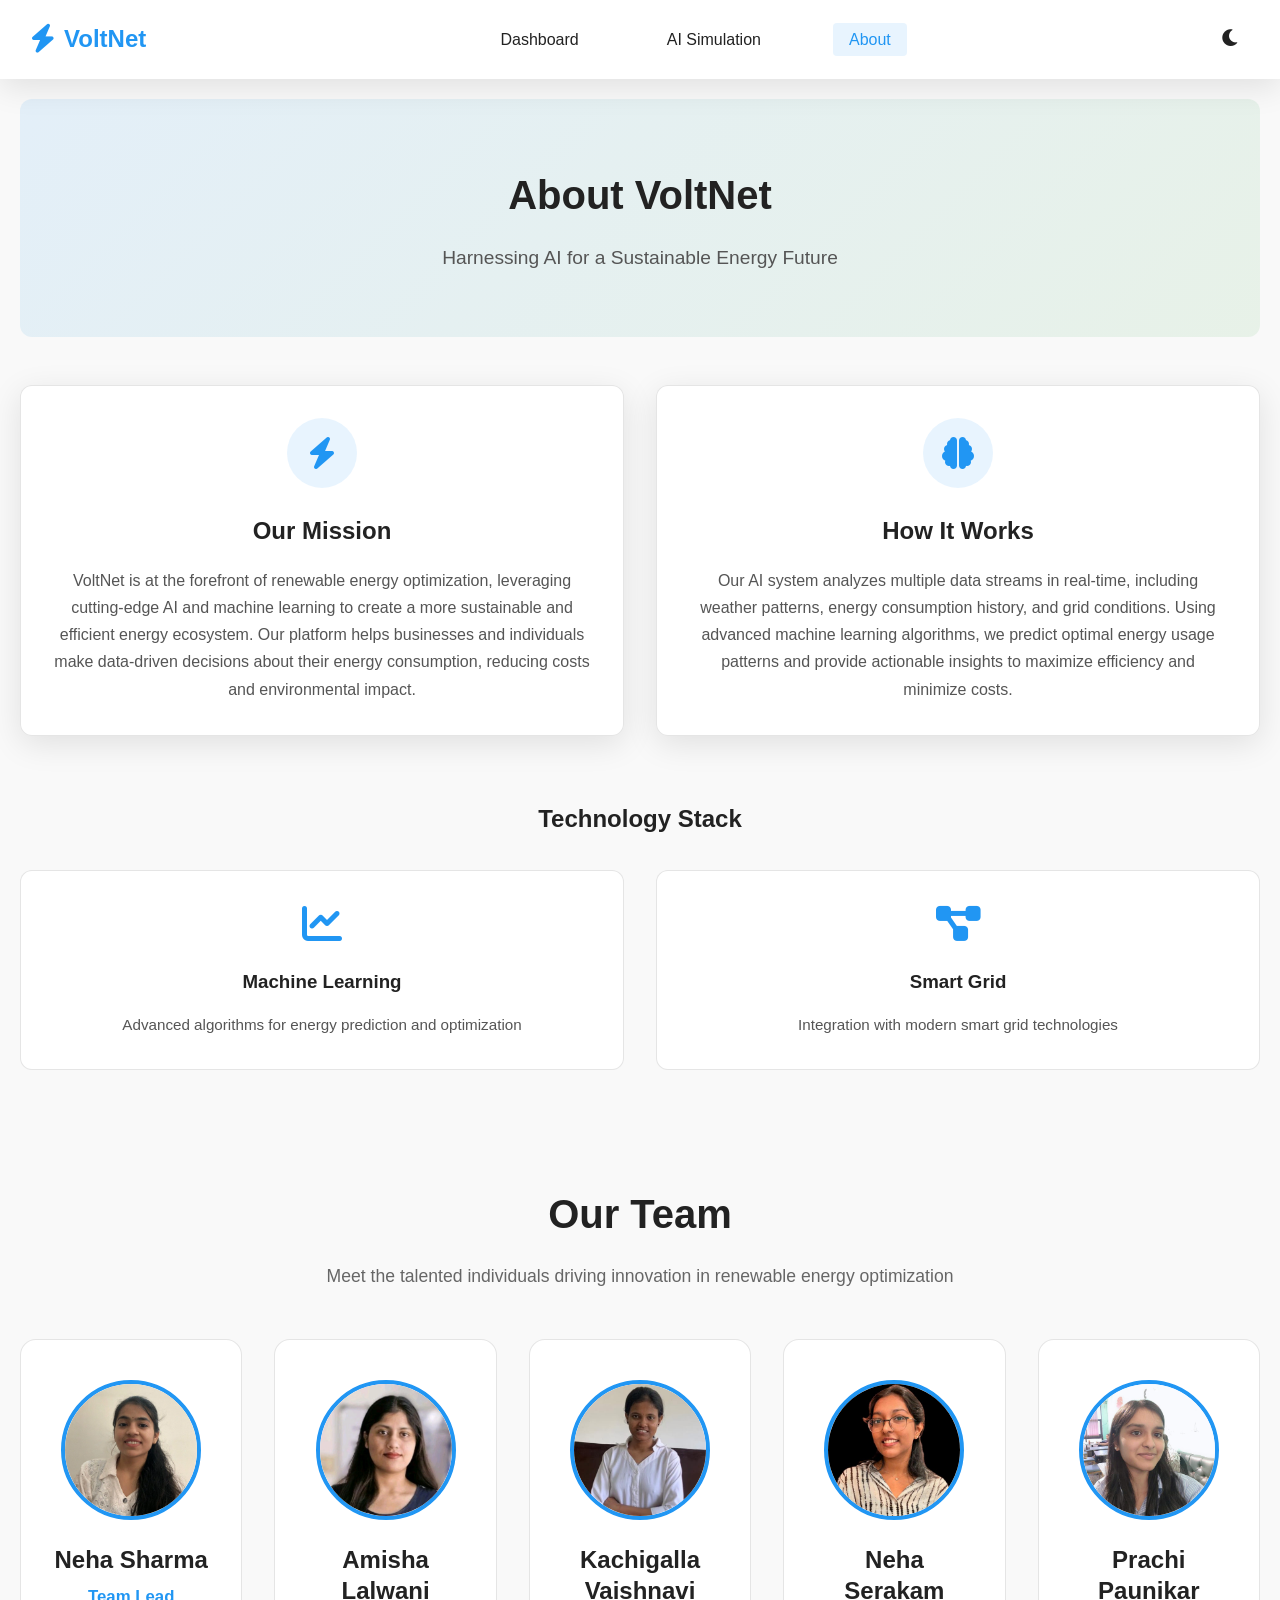
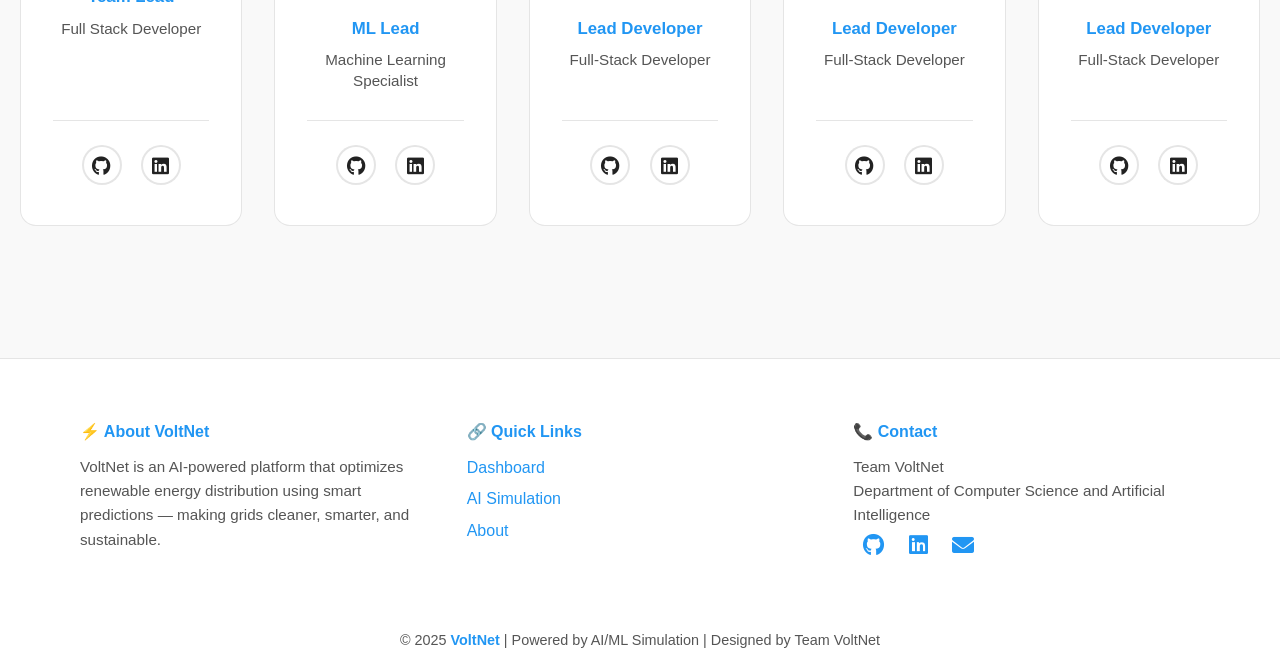
==== frontend/about.html @ c7fea30f "Rearranged project structure" ====
<!DOCTYPE html>
<html lang="en">
<head>
    <meta charset="UTF-8">
    <meta name="viewport" content="width=device-width, initial-scale=1.0">
    <title>VoltNet - About</title>
    <link rel="stylesheet" href="style.css">
    <link rel="stylesheet" href="https://cdnjs.cloudflare.com/ajax/libs/font-awesome/6.0.0-beta3/css/all.min.css">
</head>
<body>
    
    <nav class="navbar">
        <div class="logo">
            <i class="fas fa-bolt"></i>
            <span>VoltNet</span>
        </div>
        <ul class="nav-links">
            <li><a href="index.html">Dashboard</a></li>
            <li><a href="ai.html">AI Simulation</a></li>
            <li><a href="about.html" class="active">About</a></li>
        </ul>
        <div class="theme-toggle" id="themeToggle">
            <i class="fas fa-moon"></i>
        </div>
    </nav>

    <main class="container">
        <section class="about-hero">
            <h1>About VoltNet</h1>
            <p class="tagline">Harnessing AI for a Sustainable Energy Future</p>
        </section>

        <section class="about-section">
            <div class="about-card">
                <div class="about-icon">
                    <i class="fas fa-bolt"></i>
                </div>
                <h2>Our Mission</h2>
                <p>VoltNet is at the forefront of renewable energy optimization, leveraging cutting-edge AI and machine learning to create a more sustainable and efficient energy ecosystem. Our platform helps businesses and individuals make data-driven decisions about their energy consumption, reducing costs and environmental impact.</p>
            </div>

            <div class="about-card">
                <div class="about-icon">
                    <i class="fas fa-brain"></i>
                </div>
                <h2>How It Works</h2>
                <p>Our AI system analyzes multiple data streams in real-time, including weather patterns, energy consumption history, and grid conditions. Using advanced machine learning algorithms, we predict optimal energy usage patterns and provide actionable insights to maximize efficiency and minimize costs.</p>
            </div>
        </section>

        <section class="tech-section">
            <h2>Technology Stack</h2>
            <div class="tech-grid">
                <div class="tech-item">
                    <i class="fas fa-chart-line"></i>
                    <h3>Machine Learning</h3>
                    <p>Advanced algorithms for energy prediction and optimization</p>
                </div>
                <div class="tech-item">
                    <i class="fas fa-project-diagram"></i>
                    <h3>Smart Grid</h3>
                    <p>Integration with modern smart grid technologies</p>
                </div>
            </div>
        </section>

        
        <section class="team-section">
            <h2>Our Team</h2>
            <p style="text-align: center; color: #666; margin-bottom: 3rem; font-size: 1.1rem;">
                Meet the talented individuals driving innovation in renewable energy optimization
            </p>
            <div class="team-grid">
                <div class="team-member">
                    <div class="member-avatar">
                        <img src="static/neha_sharma.png" alt="Neha Sharma" onerror="this.style.display='none'; this.nextElementSibling.style.display='flex';">
                        <div style="display: none; width: 100%; height: 100%; align-items: center; justify-content: center; background: linear-gradient(135deg, #667eea 0%, #764ba2 100%); border-radius: 50%;">
                            <i class="fas fa-user" style="font-size: 3rem; color: white;"></i>
                        </div>
                    </div>
                    <h3>Neha Sharma</h3>
                    <p class="member-role">Team Lead</p>
                    <p class="member-title">Full Stack Developer</p>
                    <div class="member-social">
                        <a href="https://github.com/neha-sharma" target="_blank" rel="noopener noreferrer" title="GitHub">
                            <i class="fab fa-github"></i>
                        </a>
                        <a href="https://linkedin.com/in/neha-sharma" target="_blank" rel="noopener noreferrer" title="LinkedIn">
                            <i class="fab fa-linkedin"></i>
                        </a>
                    </div>
                </div>
                <div class="team-member">
                    <div class="member-avatar">
                        <img src="static/Amisha_Lalwani.png" alt="Amisha Lalwani" onerror="this.style.display='none'; this.nextElementSibling.style.display='flex';">
                        <div style="display: none; width: 100%; height: 100%; align-items: center; justify-content: center; background: linear-gradient(135deg, #f093fb 0%, #f5576c 100%); border-radius: 50%;">
                            <i class="fas fa-user" style="font-size: 3rem; color: white;"></i>
                        </div>
                    </div>
                    <h3>Amisha Lalwani</h3>
                    <p class="member-role">ML Lead</p>
                    <p class="member-title">Machine Learning Specialist</p>
                    <div class="member-social">
                        <a href="https://github.com/amisha-lalwani" target="_blank" rel="noopener noreferrer" title="GitHub">
                            <i class="fab fa-github"></i>
                        </a>
                        <a href="https://linkedin.com/in/amisha-lalwani" target="_blank" rel="noopener noreferrer" title="LinkedIn">
                            <i class="fab fa-linkedin"></i>
                        </a>
                    </div>
                </div>
                <div class="team-member">
                    <div class="member-avatar">
                        <img src="static/Kachigalla Vaishnavi.jpg" alt="Kachigalla Vaishnavi" onerror="this.style.display='none'; this.nextElementSibling.style.display='flex';">
                        <div style="display: none; width: 100%; height: 100%; align-items: center; justify-content: center; background: linear-gradient(135deg, #4facfe 0%, #00f2fe 100%); border-radius: 50%;">
                            <i class="fas fa-user" style="font-size: 3rem; color: white;"></i>
                        </div>
                    </div>
                    <h3>Kachigalla Vaishnavi</h3>
                    <p class="member-role">Lead Developer</p>
                    <p class="member-title">Full-Stack Developer</p>
                    <div class="member-social">
                        <a href="https://github.com/vaishnavi-k" target="_blank" rel="noopener noreferrer" title="GitHub">
                            <i class="fab fa-github"></i>
                        </a>
                        <a href="https://linkedin.com/in/vaishnavi-k" target="_blank" rel="noopener noreferrer" title="LinkedIn">
                            <i class="fab fa-linkedin"></i>
                        </a>
                    </div>
                </div>
                <div class="team-member">
                    <div class="member-avatar">
                        <img src="static/Neha Serakam.jpeg" alt="Neha Serakam" onerror="this.style.display='none'; this.nextElementSibling.style.display='flex';">
                        <div style="display: none; width: 100%; height: 100%; align-items: center; justify-content: center; background: linear-gradient(135deg, #fa709a 0%, #fee140 100%); border-radius: 50%;">
                            <i class="fas fa-user" style="font-size: 3rem; color: white;"></i>
                        </div>
                    </div>
                    <h3>Neha Serakam</h3>
                    <p class="member-role">Lead Developer</p>
                    <p class="member-title">Full-Stack Developer</p>
                    <div class="member-social">
                        <a href="https://github.com/neha-serakam" target="_blank" rel="noopener noreferrer" title="GitHub">
                            <i class="fab fa-github"></i>
                        </a>
                        <a href="https://linkedin.com/in/neha-serakam" target="_blank" rel="noopener noreferrer" title="LinkedIn">
                            <i class="fab fa-linkedin"></i>
                        </a>
                    </div>
                </div>
                <div class="team-member">
                    <div class="member-avatar">
                        <img src="static/Prachi_Paunikar.jpg" alt="Prachi Paunikar" onerror="this.style.display='none'; this.nextElementSibling.style.display='flex';">
                        <div style="display: none; width: 100%; height: 100%; align-items: center; justify-content: center; background: linear-gradient(135deg, #30cfd0 0%, #330867 100%); border-radius: 50%;">
                            <i class="fas fa-user" style="font-size: 3rem; color: white;"></i>
                        </div>
                    </div>
                    <h3>Prachi Paunikar</h3>
                    <p class="member-role">Lead Developer</p>
                    <p class="member-title">Full-Stack Developer</p>
                    <div class="member-social">
                        <a href="https://github.com/prachi-paunikar" target="_blank" rel="noopener noreferrer" title="GitHub">
                            <i class="fab fa-github"></i>
                        </a>
                        <a href="https://linkedin.com/in/prachi-paunikar" target="_blank" rel="noopener noreferrer" title="LinkedIn">
                            <i class="fab fa-linkedin"></i>
                        </a>
                    </div>
                </div>
            </div>
        </section>
    </main>


    <footer class="volt-footer">
  <div class="footer-container">
    
    <div class="footer-section about">
      <h4>⚡ About VoltNet</h4>
      <p>
        VoltNet is an AI-powered platform that optimizes renewable energy 
        distribution using smart predictions — making grids cleaner, smarter, and sustainable.
      </p>
    </div>

    <div class="footer-section links">
      <h4>🔗 Quick Links</h4>
      <ul>
        <li><a href="index.html">Dashboard</a></li>
        <li><a href="ai.html">AI Simulation</a></li>
        <li><a href="about.html">About</a></li>
      </ul>
    </div>

    <div class="footer-section contact">
      <h4>📞 Contact</h4>
      <p>Team VoltNet</p>
      <p>Department of Computer Science and Artificial Intelligence</p>
      <div class="social-icons">
        <a href="#"><i class="fab fa-github"></i></a>
        <a href="#"><i class="fab fa-linkedin"></i></a>
        <a href="#"><i class="fas fa-envelope"></i></a>
      </div>
    </div>

  </div>

  <div class="footer-bottom">
    <p>© 2025 <span class="brand">VoltNet</span> | Powered by AI/ML Simulation | Designed by Team VoltNet</p>
  </div>
</footer>

    <script src="script.js"></script>
</body>
</html>
---- frontend/style.css ----
/* Global Styles */
:root {
    --primary: #2196F3;
    --primary-dark: #1976D2;
    --secondary: #4CAF50;
    --secondary-dark: #388E3C;
    --background: #f5f7fa;
    --card-bg: rgba(255, 255, 255, 0.8);
    --text: #333;
    --text-light: #666;
    --border: rgba(0, 0, 0, 0.1);
    --shadow: 0 8px 32px rgba(31, 38, 135, 0.1);
    --transition: all 0.3s ease;
}

/* Dark Theme */
[data-theme="dark"] {
    --background: #121212;
    --card-bg: rgba(30, 30, 30, 0.8);
    --text: #f5f5f5;
    --text-light: #b0b0b0;
    --border: rgba(255, 255, 255, 0.1);
    --shadow: 0 8px 32px rgba(0, 0, 0, 0.3);
}

* {
    margin: 0;
    padding: 0;
    box-sizing: border-box;
}

html {
    overflow-x: hidden;
    width: 100%;
    position: relative;
}

body {
    font-family: 'Segoe UI', Tahoma, Geneva, Verdana, sans-serif;
    background-color: var(--background);
    color: var(--text);
    line-height: 1.6;
    transition: var(--transition);
    overflow-x: hidden;
    width: 100%;
    position: relative;
    margin: 0;
    padding: 0;
}

.container {
    /* max-width: 1200px; */
    margin: 0 auto;
    padding: 20px;
    width: 100%;
    position: relative;
    box-sizing: border-box;
    overflow-x: hidden;
}

main {
    width: 100%;
    position: relative;
    overflow-x: hidden;
    box-sizing: border-box;
}
nav ul {
    display: flex;
    list-style: none;
    gap: 1.5rem;
}

nav ul li a {
    color: var(--text);
    text-decoration: none;
    font-weight: 500;
    padding: 0.5rem 1rem;
    border-radius: 50px;
    transition: all 0.3s ease;
}

nav ul li a:hover {
    color: var(--primary);
    text-shadow: var(--shadow);
}

.btn-outline {
    background: transparent;
    color: var(--primary);
    border: 2px solid var(--primary);
}

.btn-outline:hover {
    background: var(--primary);
    color: var(--text);
}
/* Navbar */
.navbar {
    display: flex;
    justify-content: space-between;
    align-items: center;
    padding: 1rem 2rem;
    background: var(--card-bg);
    backdrop-filter: blur(10px);
    -webkit-backdrop-filter: blur(10px);
    box-shadow: var(--shadow);
    position: sticky;
    top: 0;
    z-index: 1000;
    width: 100%;
    margin: 0;
    box-sizing: border-box;
}

.logo {
    display: flex;
    align-items: center;
    font-size: 1.5rem;
    font-weight: 700;
    color: var(--primary);
}

.logo i {
    margin-right: 10px;
    font-size: 1.8rem;
}

.nav-links {
    display: flex;
    list-style: none;
}

.nav-links li {
    margin-left: 2rem;
}

.nav-links a {
    text-decoration: none;
    color: var(--text);
    font-weight: 500;
    padding: 0.5rem 1rem;
    border-radius: 4px;
    transition: var(--transition);
}

.nav-links a:hover, .nav-links a.active {
    color: var(--primary);
    background: rgba(33, 150, 243, 0.1);
}

.theme-toggle {
    background: none;
    border: none;
    color: var(--text);
    font-size: 1.2rem;
    cursor: pointer;
    padding: 0.5rem;
    border-radius: 50%;
    transition: var(--transition);
}

.theme-toggle:hover {
    background: rgba(0, 0, 0, 0.05);
}

/* Cards */
.card {
    background: var(--card-bg);
    border-radius: 12px;
    padding: 1.5rem;
    box-shadow: var(--shadow);
    backdrop-filter: blur(10px);
    -webkit-backdrop-filter: blur(10px);
    border: 1px solid var(--border);
    margin-bottom: 2rem;
}

/* Stats Grid */
.stats-grid {
    display: grid;
    grid-template-columns: repeat(auto-fit, minmax(220px, 1fr));
    gap: 1.5rem;
    margin: 2rem 0;
}

.stat-card {
    background: var(--card-bg);
    border-radius: 12px;
    padding: 1.5rem;
    display: flex;
    align-items: center;
    box-shadow: var(--shadow);
    transition: var(--transition);
    border: 1px solid var(--border);
}

.stat-card:hover {
    transform: translateY(-5px);
    box-shadow: 0 10px 20px rgba(0, 0, 0, 0.1);
}

.stat-icon {
    width: 50px;
    height: 50px;
    border-radius: 50%;
    background: rgba(33, 150, 243, 0.1);
    display: flex;
    align-items: center;
    justify-content: center;
    margin-right: 1rem;
    font-size: 1.5rem;
    color: var(--primary);
}

.stat-icon.green {
    background: rgba(76, 175, 80, 0.1);
    color: var(--secondary);
}

.stat-icon.blue {
    background: rgba(33, 150, 243, 0.1);
    color: var(--primary);
}

.stat-icon.teal {
    background: rgba(0, 150, 136, 0.1);
    color: #009688;
}

.stat-info h3 {
    font-size: 0.9rem;
    color: var(--text-light);
    margin-bottom: 0.3rem;
}

.stat-value {
    font-size: 1.5rem;
    font-weight: 700;
    color: var(--text);
}

.stat-value span {
    font-size: 1rem;
    color: var(--text-light);
    margin-left: 0.2rem;
}

/* Chart Container */
.chart-container {
    background: var(--card-bg);
    border-radius: 12px;
    padding: 1.5rem;
    margin: 2rem 0;
    box-shadow: var(--shadow);
    border: 1px solid var(--border);
}

.chart-container h2 {
    margin-bottom: 1.5rem;
    color: var(--text);
}

/* Energy Sources */
.energy-sources {
    background: var(--card-bg);
    border-radius: 12px;
    padding: 1.5rem;
    box-shadow: var(--shadow);
    border: 1px solid var(--border);
}

.energy-sources h2 {
    margin-bottom: 1.5rem;
    color: var(--text);
}

.sources-grid {
    display: grid;
    grid-template-columns: repeat(auto-fit, minmax(200px, 1fr));
    gap: 1.5rem;
}

.source {
    display: flex;
    flex-direction: column;
    align-items: flex-start;
}

.source i {
    font-size: 1.5rem;
    margin-bottom: 0.5rem;
    color: var(--primary);
}

.source span {
    margin-bottom: 0.5rem;
    font-weight: 500;
}

.progress-bar {
    width: 100%;
    height: 8px;
    background: rgba(0, 0, 0, 0.1);
    border-radius: 4px;
    overflow: hidden;
    margin: 0.5rem 0;
}

.progress {
    height: 100%;
    background: linear-gradient(90deg, var(--primary), var(--secondary));
    border-radius: 4px;
    transition: width 1s ease-in-out;
}

.percentage {
    align-self: flex-end;
    font-size: 0.9rem;
    color: var(--text-light);
}

/* Simulation Page */
.simulation-container {
    display: grid;
    grid-template-columns: 1fr;
    gap: 2rem;
    margin: 2rem 0;
}

@media (min-width: 992px) {
    .simulation-container {
        grid-template-columns: 2fr 1fr;
    }
}

.simulation-card, .info-card {
    background: var(--card-bg);
    border-radius: 12px;
    padding: 2rem;
    box-shadow: var(--shadow);
    border: 1px solid var(--border);
}

.simulation-header {
    text-align: center;
    margin-bottom: 2rem;
}

.simulation-header i {
    font-size: 3rem;
    color: var(--primary);
    margin-bottom: 1rem;
}

.simulation-header h2 {
    margin-bottom: 0.5rem;
    color: var(--text);
}

.simulation-header p {
    color: var(--text-light);
}

.simulation-controls {
    display: flex;
    justify-content: center;
    margin: 2rem 0;
}

.btn {
    padding: 0.8rem 1.5rem;
    border: none;
    border-radius: 6px;
    font-size: 1rem;
    font-weight: 600;
    cursor: pointer;
    display: inline-flex;
    align-items: center;
    justify-content: center;
    transition: var(--transition);
}

.btn i {
    margin-right: 0.5rem;
}

.btn.primary {
    background: var(--primary);
    color: white;
}

.btn.primary:hover {
    background: var(--primary-dark);
    transform: translateY(-2px);
    box-shadow: 0 4px 12px rgba(33, 150, 243, 0.3);
}

.loading-container {
    text-align: center;
    padding: 2rem 0;
}

.loading-spinner {
    width: 40px;
    height: 40px;
    margin: 0 auto 1rem;
    border: 4px solid rgba(0, 0, 0, 0.1);
    border-radius: 50%;
    border-top-color: var(--primary);
    animation: spin 1s ease-in-out infinite;
}

@keyframes spin {
    to { transform: rotate(360deg); }
}

.results-container {
    background: rgba(33, 150, 243, 0.05);
    border-radius: 8px;
    padding: 1.5rem;
    margin-top: 2rem;
    border-left: 4px solid var(--primary);
}

.results-container h3 {
    margin-bottom: 1.5rem;
    color: var(--text);
}

.result-item {
    display: flex;
    align-items: center;
    margin-bottom: 1rem;
    padding: 0.8rem;
    background: rgba(255, 255, 255, 0.1);
    border-radius: 6px;
}

.result-item i {
    font-size: 1.5rem;
    margin-right: 1rem;
    color: var(--primary);
}

.result-item h4 {
    font-size: 0.9rem;
    color: var(--text-light);
    margin-bottom: 0.2rem;
}

.result-item p {
    font-weight: 600;
    color: var(--text);
}

.simulation-params {
    margin-top: 2rem;
}

.param-group {
    margin-bottom: 1.5rem;
}

.param-group label {
    display: block;
    margin-bottom: 0.5rem;
    font-weight: 500;
    color: var(--text);
}

.param-group select, .param-group input[type="range"] {
    width: 100%;
    padding: 0.8rem;
    border: 1px solid var(--border);
    border-radius: 6px;
    background: var(--card-bg);
    color: var(--text);
    font-size: 1rem;
}

.param-group input[type="range"] {
    padding: 0.5rem 0;
}

/* About Page */
.about-hero {
    text-align: center;
    padding: 4rem 0;
    background: linear-gradient(135deg, rgba(33, 150, 243, 0.1), rgba(76, 175, 80, 0.1));
    border-radius: 12px;
    margin-bottom: 3rem;
}

.about-hero h1 {
    font-size: 2.5rem;
    margin-bottom: 1rem;
    color: var(--text);
}

.tagline {
    font-size: 1.2rem;
    color: var(--text-light);
    max-width: 700px;
    margin: 0 auto;
}

.about-section {
    display: grid;
    grid-template-columns: 1fr;
    gap: 2rem;
    margin-bottom: 3rem;
}

@media (min-width: 768px) {
    .about-section {
        grid-template-columns: repeat(2, 1fr);
    }
}

.about-card {
    background: var(--card-bg);
    border-radius: 12px;
    padding: 2rem;
    text-align: center;
    box-shadow: var(--shadow);
    border: 1px solid var(--border);
    transition: var(--transition);
}

.about-card:hover {
    transform: translateY(-5px);
}

.about-icon {
    width: 70px;
    height: 70px;
    margin: 0 auto 1.5rem;
    background: rgba(33, 150, 243, 0.1);
    border-radius: 50%;
    display: flex;
    align-items: center;
    justify-content: center;
    font-size: 2rem;
    color: var(--primary);
}

.about-card h2 {
    margin-bottom: 1rem;
    color: var(--text);
}

.about-card p {
    color: var(--text-light);
    line-height: 1.7;
}

.tech-section {
    margin: 4rem 0;
}

.tech-section h2 {
    text-align: center;
    margin-bottom: 2rem;
    color: var(--text);
}

.tech-grid {
    display: grid;
    grid-template-columns: repeat(auto-fit, minmax(250px, 1fr));
    gap: 2rem;
}

.tech-item {
    background: var(--card-bg);
    border-radius: 12px;
    padding: 2rem;
    text-align: center;
    transition: var(--transition);
    border: 1px solid var(--border);
}

.tech-item:hover {
    transform: translateY(-5px);
    box-shadow: var(--shadow);
}

.tech-item i {
    font-size: 2.5rem;
    color: var(--primary);
    margin-bottom: 1.5rem;
}

.tech-item h3 {
    margin-bottom: 1rem;
    color: var(--text);
}

.tech-item p {
    color: var(--text-light);
    font-size: 0.95rem;
}

.future-section {
    margin: 4rem 0;
}

.future-section h2 {
    text-align: center;
    margin-bottom: 3rem;
    color: var(--text);
}

.timeline {
    position: relative;
    max-width: 800px;
    margin: 0 auto;
    padding: 0 2rem;
}

.timeline::before {
    content: '';
    position: absolute;
    width: 2px;
    background: var(--primary);
    top: 0;
    bottom: 0;
    left: 50%;
    margin-left: -1px;
}

.timeline-item {
    padding: 1rem 0;
    position: relative;
    width: 50%;
    box-sizing: border-box;
}

.timeline-item:nth-child(odd) {
    left: 0;
    padding-right: 3rem;
    text-align: right;
}

.timeline-item:nth-child(even) {
    left: 50%;
    padding-left: 3rem;
    text-align: left;
}

.timeline-dot {
    width: 20px;
    height: 20px;
    background: var(--primary);
    border-radius: 50%;
    position: absolute;
    top: 50%;
    transform: translateY(-50%);
    z-index: 1;
}

.timeline-item:nth-child(odd) .timeline-dot {
    right: -10px;
}

.timeline-item:nth-child(even) .timeline-dot {
    left: -10px;
}

.timeline-content {
    padding: 1.5rem;
    background: var(--card-bg);
    border-radius: 8px;
    box-shadow: var(--shadow);
    border: 1px solid var(--border);
}

.timeline-content h3 {
    margin-bottom: 0.5rem;
    color: var(--primary);
}

.timeline-content p {
    color: var(--text-light);
    font-size: 0.95rem;
}

.team-section {
    padding: 3rem 0;
    margin: 4rem 0;
    width: 100%;
    position: relative;
}

.team-section h2 {
    text-align: center;
    margin-bottom: 1rem;
    color: var(--text);
    font-size: 2.5rem;
}

.team-grid {
    display: grid;
    grid-template-columns: repeat(5, 1fr);
    gap: 2rem;
    margin-top: 2rem;
    justify-items: stretch;
    align-items: stretch;
}

.team-member {
    background: var(--card-bg);
    border-radius: 16px;
    padding: 2.5rem 2rem;
    text-align: center;
    transition: all 0.3s ease;
    border: 1px solid var(--border);
    position: relative;
    overflow: hidden;
    width: 100%;
    display: flex;
    flex-direction: column;
    justify-content: space-between;
    min-height: 380px;
}

.team-member::before {
    content: '';
    position: absolute;
    top: 0;
    left: 0;
    right: 0;
    height: 4px;
    background: linear-gradient(90deg, var(--primary), var(--secondary));
    opacity: 0;
    transition: opacity 0.3s ease;
}

.team-member:hover {
    transform: translateY(-8px);
    box-shadow: 0 10px 30px rgba(0, 0, 0, 0.15);
}

.team-member:hover::before {
    opacity: 1;
}

.member-avatar {
    width: 140px;
    height: 140px;
    margin: 0 auto 1.5rem;
    border-radius: 50%;
    overflow: hidden;
    position: relative;
    border: 4px solid var(--primary);
    background: rgba(33, 150, 243, 0.1);
    display: flex;
    align-items: center;
    justify-content: center;
    transition: all 0.3s ease;
    flex-shrink: 0;
}

.team-member:hover .member-avatar {
    border-color: var(--secondary);
    transform: scale(1.05);
    box-shadow: 0 8px 20px rgba(33, 150, 243, 0.3);
}

.member-avatar img {
    width: 100%;
    height: 100%;
    object-fit: cover;
    display: block;
}

.member-avatar i {
    font-size: 3rem;
    color: var(--primary);
}

.team-member h3 {
    margin-bottom: 0.6rem;
    color: var(--text);
    font-size: 1.5rem;
    font-weight: 600;
    line-height: 1.3;
}

.member-role {
    color: var(--primary) !important;
    font-weight: 600 !important;
    margin-bottom: 0.4rem !important;
    font-size: 1.05rem !important;
}

.member-title {
    color: var(--text-light) !important;
    margin-bottom: 1.8rem !important;
    font-size: 0.95rem !important;
    line-height: 1.4;
}

.member-social {
    display: flex;
    justify-content: center;
    gap: 1.2rem;
    margin-top: auto;
    padding-top: 1.5rem;
    border-top: 1px solid var(--border);
}

.member-social a {
    width: 40px;
    height: 40px;
    border-radius: 50%;
    background: var(--card-bg);
    border: 2px solid var(--border);
    display: flex;
    align-items: center;
    justify-content: center;
    color: var(--text);
    text-decoration: none;
    transition: all 0.3s ease;
    font-size: 1.2rem;
}

.member-social a:hover {
    background: var(--primary);
    border-color: var(--primary);
    color: white;
    transform: translateY(-3px);
    box-shadow: 0 4px 12px rgba(33, 150, 243, 0.4);
}

.member-social a i {
    transition: transform 0.3s ease;
}

.member-social a:hover i {
    transform: scale(1.1);
}


/* ====== VoltNet Footer ====== */
.volt-footer {
  background: var(--card-bg);
  backdrop-filter: blur(8px);
  color: var(--text);
  padding: 40px 0 20px;
  font-family: 'Poppins', sans-serif;
  border-top: 1px solid rgba(0, 0, 0, 0.2);
  width: 100%;
  margin: 0;
  box-sizing: border-box;
  position: relative;
}

.footer-container {
  display: flex;
  flex-wrap: wrap;
  justify-content: space-around;
  max-width: 1200px;
  margin: 0 auto;
  padding: 0 20px;
  width: 100%;
  box-sizing: border-box;
}

.footer-section {
  flex: 1 1 300px;
  margin: 20px;
}

.footer-section h3 {
  color: #2196F3;
  margin-bottom: 10px;
  font-weight: 600;
}

.footer-section h4 {
  color: var(--primary);
  margin-bottom: 10px;
  font-weight: 900;
  transition: color 0.3s ease;
}

.footer-section p {
  line-height: 1.6;
  font-size: 0.95rem;
  color: var(--text-light);
  transition: color 0.3s ease;
}

.footer-section ul {
  list-style: none;
  padding: 0;
}

.footer-section ul li {
  margin: 6px 0;
}

.footer-section ul li a {
  text-decoration: none;
  color: var(--primary);
  transition: color 0.3s ease, text-shadow 0.3s ease;
}

.footer-section ul li a:hover {
  color: #2196F3;
  text-shadow: 0 0 10px #2196F3;
}

.social-icons a {
  color: var(--primary);
  margin: 0 10px;
  font-size: 22px;
  transition: color 0.3s ease, text-shadow 0.3s ease;
}

.social-icons a:hover {
  color: #1dbde9;
  text-shadow: 0 0 8px#2196F3;
}

.footer-bottom {
  text-align: center;
  margin-top: 30px;
  font-size: 0.9rem;
  border-top: 1px solid rgba(255, 255, 255, 0.1);
  padding-top: 15px;
  color: #bbb;
}

.brand {
  color: #2196F3;
  font-weight: 600;
}

/* Responsive */
@media (max-width: 768px) {
  .footer-container {
    flex-direction: column;
    align-items: center;
  }
  .footer-section {
    text-align: center;
  }
}


/* Responsive Design */
@media (max-width: 1200px) {
    .team-grid {
        grid-template-columns: repeat(3, 1fr);
    }
}

@media (max-width: 768px) {
    .navbar {
        flex-direction: column;
        padding: 1rem;
    }
    
    .nav-links {
        margin-top: 1rem;
    }
    
    .nav-links li {
        margin: 0 0.5rem;
    }
    
    .stats-grid {
        grid-template-columns: 1fr 1fr;
    }
    
    .team-grid {
        grid-template-columns: repeat(2, 1fr);
        gap: 1.5rem;
    }
    
    .team-member {
        padding: 2rem 1.5rem;
    }
    
    .member-avatar {
        width: 120px;
        height: 120px;
    }
    
    .team-section h2 {
        font-size: 2rem;
    }
    
    .sources-grid {
        grid-template-columns: 1fr;
    }
    
    .timeline::before {
        left: 31px;
    }
    
    .timeline-item {
        width: 100%;
        padding-left: 70px;
        padding-right: 0;
        text-align: left;
    }
    
    .timeline-item:nth-child(odd) {
        padding-right: 0;
        text-align: left;
    }
    
    .timeline-item:nth-child(even) {
        left: 0;
        padding-left: 70px;
    }
    
    .timeline-dot {
        left: 21px !important;
    }
}

/* Custom Scrollbar */
::-webkit-scrollbar {
    width: 8px;
    height: 8px;
}

::-webkit-scrollbar-track {
    background: var(--background);
}

::-webkit-scrollbar-thumb {
    background: var(--primary);
    border-radius: 4px;
}

::-webkit-scrollbar-thumb:hover {
    background: var(--primary-dark);
}


/* new code */
/* Light Mode Styles */
body.light-mode {
  --background: #f9f9f9;
  --card-bg: rgba(255, 255, 255, 0.9);
  --text: #222;
  --text-light: #555;
  --border: rgba(0, 0, 0, 0.1);
  --shadow: 0 8px 32px rgba(0, 0, 0, 0.1);
}

/* Error Messages */
.error-message {
    background-color: #f8d7da;
    color: #721c24;
    padding: 12px 20px;
    border-radius: var(--border-radius);
    margin: 15px 0;
    border-left: 4px solid #f5c6cb;
    transition: all 0.3s ease;
    box-shadow: 0 2px 4px rgba(0, 0, 0, 0.1);
}

/* Loading State */
#loading {
    text-align: center;
    padding: 20px;
    background: rgba(255, 255, 255, 0.1);
    border-radius: var(--border-radius);
    margin: 20px 0;
    display: none;
}

.loading-spinner {
    border: 4px solid rgba(0, 0, 0, 0.1);
    width: 36px;
    height: 36px;
    border-radius: 50%;
    border-left-color: var(--primary);
    animation: spin 1s linear infinite;
    margin: 0 auto 15px;
}

@keyframes spin {
    0% { transform: rotate(0deg); }
    100% { transform: rotate(360deg); }
}

/* Update footer colors for light mode */
body.light-mode .volt-footer {
  background: var(--card-bg);
  color: var(--text);
  border-top: 1px solid var(--border);
}

body.light-mode .footer-section p,
body.light-mode .footer-bottom {
  color: var(--text-light);
}

body.light-mode .footer-section h4 {
  color: var(--primary);
}

body.light-mode .footer-section ul li a {
  color: var(--primary);
}

body.light-mode .social-icons a {
  color: var(--primary);
}

body.light-mode .social-icons a:hover {
  color: var(--primary-dark);
  text-shadow: 0 0 8px var(--primary);
}

/* Notification Styles */
.notification {
    position: fixed;
    top: 20px;
    right: 20px;
    padding: 15px 25px;
    border-radius: 8px;
    color: white;
    font-weight: 500;
    box-shadow: 0 4px 12px rgba(0, 0, 0, 0.15);
    z-index: 1000;
    transform: translateX(0);
    transition: all 0.3s ease;
    max-width: 350px;
    opacity: 0;
    animation: slideIn 0.3s forwards;
}

.notification.success {
    background-color: #28a745;
    border-left: 4px solid #1e7e34;
}

.notification.warning {
    background-color: #ffc107;
    color: #212529;
    border-left: 4px solid #d39e00;
}

.notification.error {
    background-color: #dc3545;
    border-left: 4px solid #bd2130;
}

.notification.info {
    background-color: #17a2b8;
    border-left: 4px solid #117a8b;
}

.notification.fade-out {
    animation: fadeOut 0.3s forwards;
}

@keyframes slideIn {
    from {
        opacity: 0;
        transform: translateX(100%);
    }
    to {
        opacity: 1;
        transform: translateX(0);
    }
}

@keyframes fadeOut {
    from {
        opacity: 1;
        transform: translateX(0);
    }
    to {
        opacity: 0;
        transform: translateX(100%);
    }
}
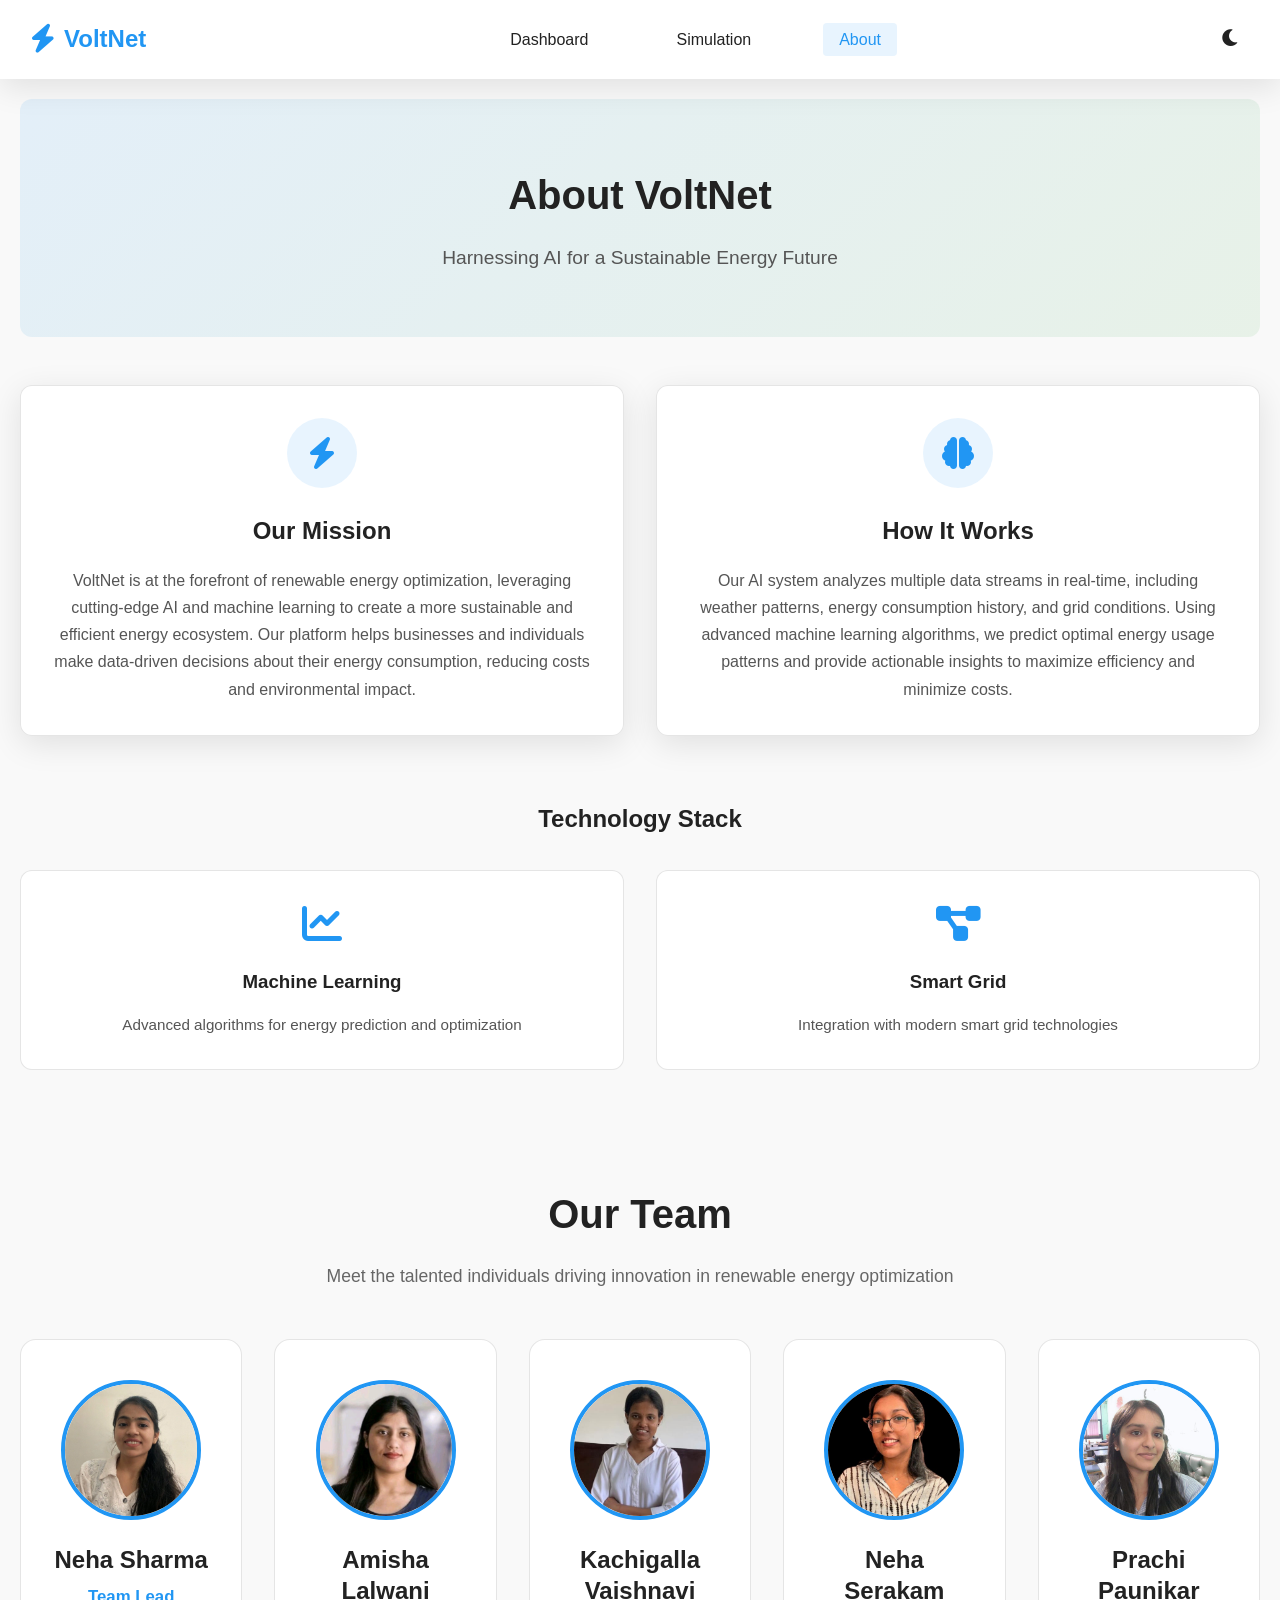
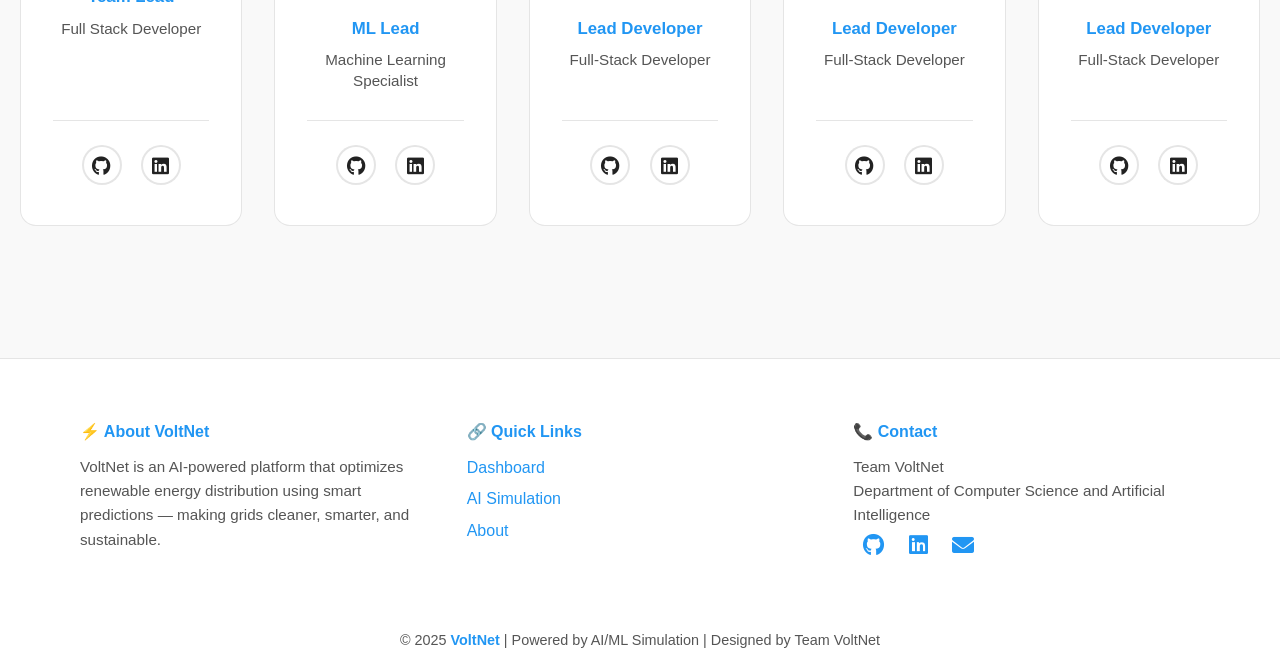
==== commit d4220b65: "Rename 'AI Simulation' link to 'Simulation'" ====
--- a/frontend/about.html
+++ b/frontend/about.html
@@ -16,7 +16,7 @@
         </div>
         <ul class="nav-links">
             <li><a href="index.html">Dashboard</a></li>
-            <li><a href="ai.html">AI Simulation</a></li>
+            <li><a href="ai.html">Simulation</a></li>
             <li><a href="about.html" class="active">About</a></li>
         </ul>
         <div class="theme-toggle" id="themeToggle">
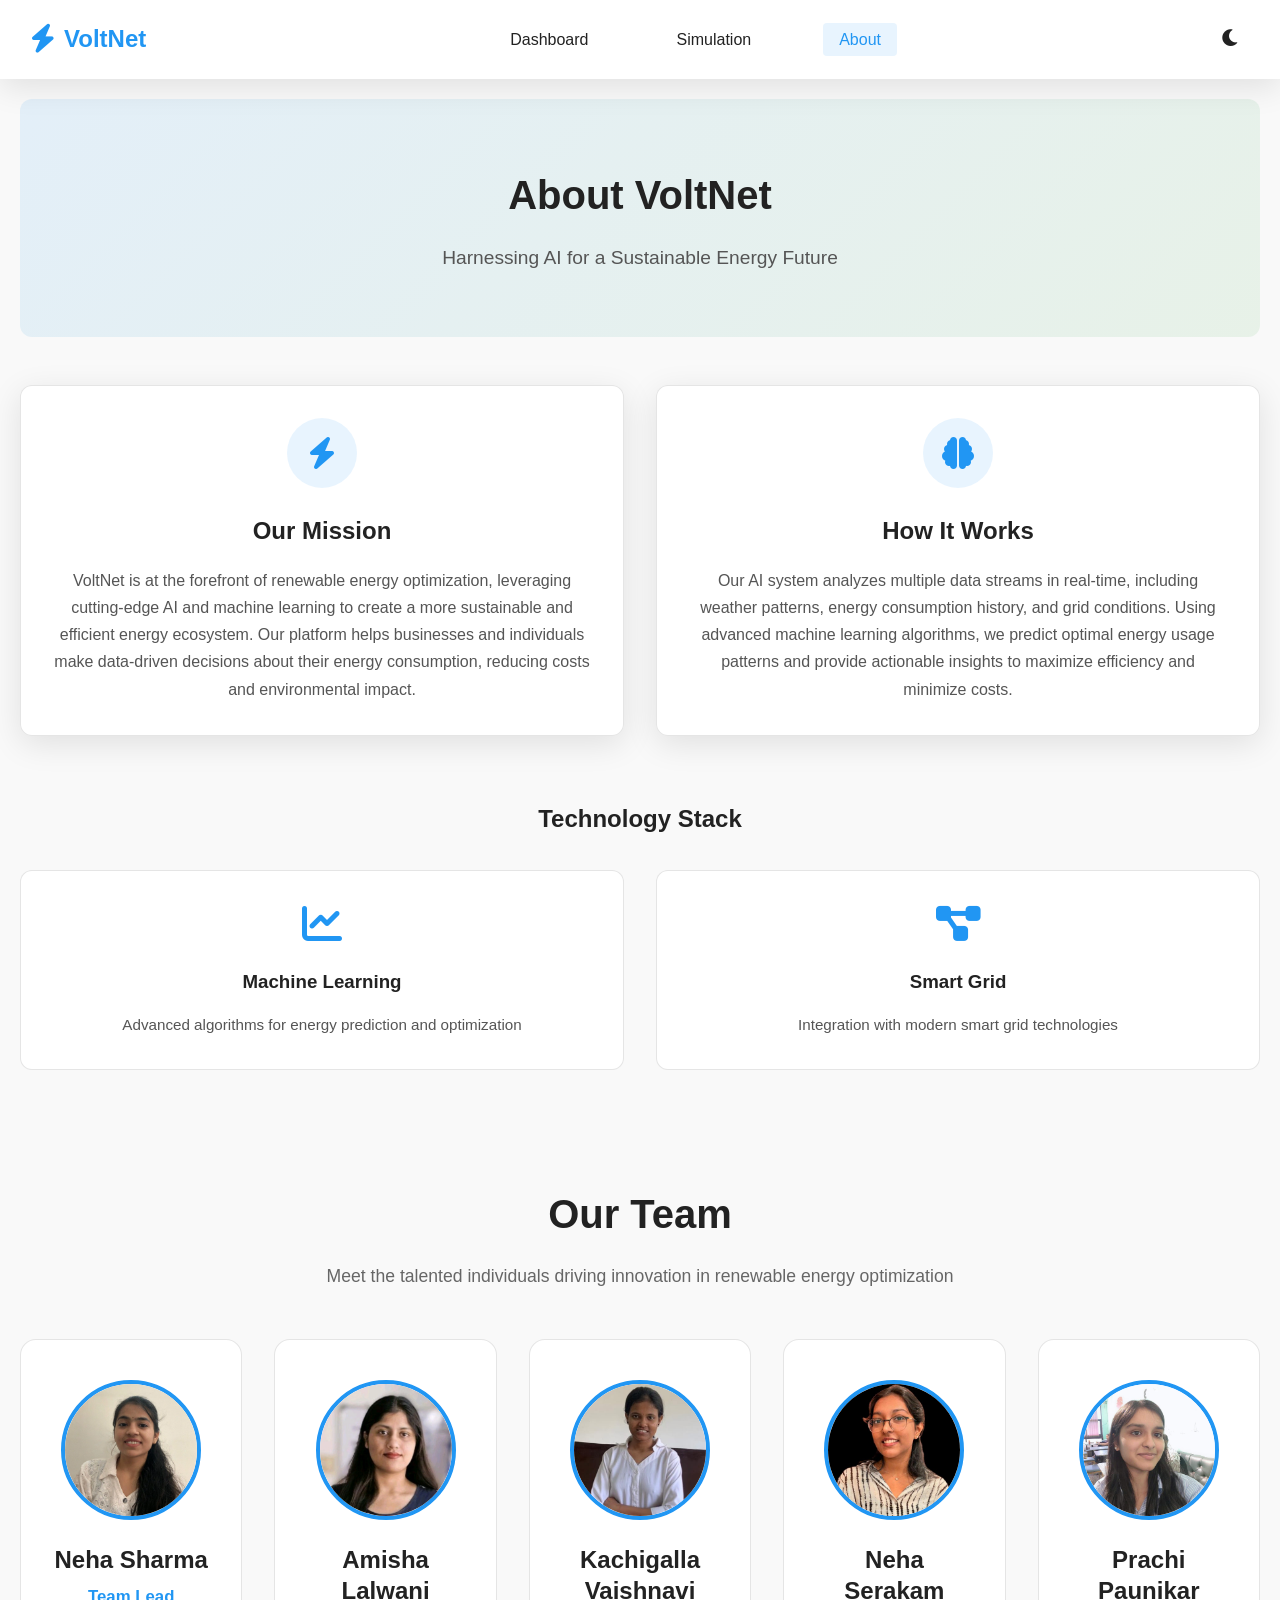
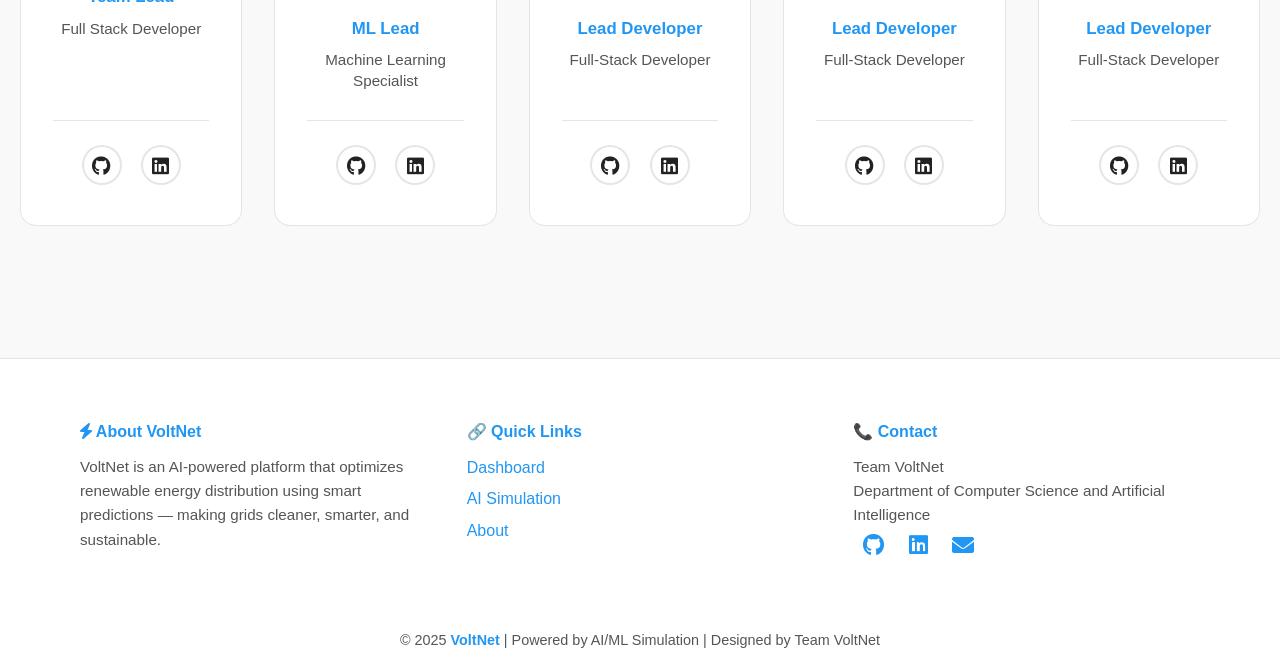
==== commit e9992532: "update for docker file" ====
--- a/frontend/about.html
+++ b/frontend/about.html
@@ -14,7 +14,10 @@
             <i class="fas fa-bolt"></i>
             <span>VoltNet</span>
         </div>
-        <ul class="nav-links">
+        <button class="mobile-menu-toggle" id="mobileMenuToggle" aria-label="Toggle menu">
+            <i class="fas fa-bars"></i>
+        </button>
+        <ul class="nav-links" id="navLinks">
             <li><a href="index.html">Dashboard</a></li>
             <li><a href="ai.html">Simulation</a></li>
             <li><a href="about.html" class="active">About</a></li>
@@ -82,10 +85,10 @@
                     <p class="member-role">Team Lead</p>
                     <p class="member-title">Full Stack Developer</p>
                     <div class="member-social">
-                        <a href="https://github.com/neha-sharma" target="_blank" rel="noopener noreferrer" title="GitHub">
-                            <i class="fab fa-github"></i>
-                        </a>
-                        <a href="https://linkedin.com/in/neha-sharma" target="_blank" rel="noopener noreferrer" title="LinkedIn">
+                        <a href="https://github.com/nehasharma2210" target="_blank" rel="noopener noreferrer" title="GitHub">
+                            <i class="fab fa-github"></i>
+                        </a>
+                        <a href="https://www.linkedin.com/in/neha-sharma-ai//" target="_blank" rel="noopener noreferrer" title="LinkedIn">
                             <i class="fab fa-linkedin"></i>
                         </a>
                     </div>
@@ -101,10 +104,10 @@
                     <p class="member-role">ML Lead</p>
                     <p class="member-title">Machine Learning Specialist</p>
                     <div class="member-social">
-                        <a href="https://github.com/amisha-lalwani" target="_blank" rel="noopener noreferrer" title="GitHub">
-                            <i class="fab fa-github"></i>
-                        </a>
-                        <a href="https://linkedin.com/in/amisha-lalwani" target="_blank" rel="noopener noreferrer" title="LinkedIn">
+                        <a href="https://github.com/Lalwaniamisha789" target="_blank" rel="noopener noreferrer" title="GitHub">
+                            <i class="fab fa-github"></i>
+                        </a>
+                        <a href="https://www.linkedin.com/in/lalwaniamisha789/" target="_blank" rel="noopener noreferrer" title="LinkedIn">
                             <i class="fab fa-linkedin"></i>
                         </a>
                     </div>
@@ -120,10 +123,10 @@
                     <p class="member-role">Lead Developer</p>
                     <p class="member-title">Full-Stack Developer</p>
                     <div class="member-social">
-                        <a href="https://github.com/vaishnavi-k" target="_blank" rel="noopener noreferrer" title="GitHub">
-                            <i class="fab fa-github"></i>
-                        </a>
-                        <a href="https://linkedin.com/in/vaishnavi-k" target="_blank" rel="noopener noreferrer" title="LinkedIn">
+                        <a href="https://github.com/Vaishnavi23457" target="_blank" rel="noopener noreferrer" title="GitHub">
+                            <i class="fab fa-github"></i>
+                        </a>
+                        <a href="hhttps://www.linkedin.com/in/kachigalla-vaishnavi-8b235a326/" target="_blank" rel="noopener noreferrer" title="LinkedIn">
                             <i class="fab fa-linkedin"></i>
                         </a>
                     </div>
@@ -139,10 +142,10 @@
                     <p class="member-role">Lead Developer</p>
                     <p class="member-title">Full-Stack Developer</p>
                     <div class="member-social">
-                        <a href="https://github.com/neha-serakam" target="_blank" rel="noopener noreferrer" title="GitHub">
-                            <i class="fab fa-github"></i>
-                        </a>
-                        <a href="https://linkedin.com/in/neha-serakam" target="_blank" rel="noopener noreferrer" title="LinkedIn">
+                        <a href="https://github.com/Serakam-neha" target="_blank" rel="noopener noreferrer" title="GitHub">
+                            <i class="fab fa-github"></i>
+                        </a>
+                        <a href="https://www.linkedin.com/in/neha-serakam-a17b86346/" target="_blank" rel="noopener noreferrer" title="LinkedIn">
                             <i class="fab fa-linkedin"></i>
                         </a>
                     </div>
@@ -158,10 +161,10 @@
                     <p class="member-role">Lead Developer</p>
                     <p class="member-title">Full-Stack Developer</p>
                     <div class="member-social">
-                        <a href="https://github.com/prachi-paunikar" target="_blank" rel="noopener noreferrer" title="GitHub">
-                            <i class="fab fa-github"></i>
-                        </a>
-                        <a href="https://linkedin.com/in/prachi-paunikar" target="_blank" rel="noopener noreferrer" title="LinkedIn">
+                        <a href="https://github.com/prachi05-pr" target="_blank" rel="noopener noreferrer" title="GitHub">
+                            <i class="fab fa-github"></i>
+                        </a>
+                        <a href="https://www.linkedin.com/in/prachi-paunikar-962a67323/" target="_blank" rel="noopener noreferrer" title="LinkedIn">
                             <i class="fab fa-linkedin"></i>
                         </a>
                     </div>
@@ -175,7 +178,7 @@
   <div class="footer-container">
     
     <div class="footer-section about">
-      <h4>⚡ About VoltNet</h4>
+        <h4><i class="fas fa-bolt"></i> About VoltNet</h4>
       <p>
         VoltNet is an AI-powered platform that optimizes renewable energy 
         distribution using smart predictions — making grids cleaner, smarter, and sustainable.
--- a/frontend/style.css
+++ b/frontend/style.css
@@ -253,11 +253,83 @@
     margin: 2rem 0;
     box-shadow: var(--shadow);
     border: 1px solid var(--border);
+    position: relative;
+    width: 100%;
+    overflow-x: auto;
 }
 
 .chart-container h2 {
     margin-bottom: 1.5rem;
     color: var(--text);
+}
+
+.chart-container canvas {
+    max-width: 100% !important;
+    height: auto !important;
+}
+
+/* Chart.js responsive wrapper */
+.chart-container > canvas {
+    position: relative !important;
+}
+
+/* Touch-friendly improvements */
+button,
+.btn,
+.nav-links a,
+.theme-toggle,
+.mobile-menu-toggle {
+    -webkit-tap-highlight-color: transparent;
+    touch-action: manipulation;
+}
+
+input[type="range"] {
+    -webkit-appearance: none;
+    appearance: none;
+    height: 8px;
+    background: rgba(0, 0, 0, 0.1);
+    border-radius: 4px;
+    outline: none;
+}
+
+input[type="range"]::-webkit-slider-thumb {
+    -webkit-appearance: none;
+    appearance: none;
+    width: 20px;
+    height: 20px;
+    background: var(--primary);
+    border-radius: 50%;
+    cursor: pointer;
+    transition: all 0.3s ease;
+}
+
+input[type="range"]::-webkit-slider-thumb:hover {
+    transform: scale(1.2);
+    background: var(--primary-dark);
+}
+
+input[type="range"]::-moz-range-thumb {
+    width: 20px;
+    height: 20px;
+    background: var(--primary);
+    border-radius: 50%;
+    cursor: pointer;
+    border: none;
+    transition: all 0.3s ease;
+}
+
+input[type="range"]::-moz-range-thumb:hover {
+    transform: scale(1.2);
+    background: var(--primary-dark);
+}
+
+/* Prevent text selection on buttons for mobile */
+button,
+.btn {
+    user-select: none;
+    -webkit-user-select: none;
+    -moz-user-select: none;
+    -ms-user-select: none;
 }
 
 /* Energy Sources */
@@ -949,53 +1021,254 @@
 }
 
 
+/* Mobile Menu Toggle Button */
+.mobile-menu-toggle {
+    display: none;
+    background: none;
+    border: none;
+    color: var(--text);
+    font-size: 1.5rem;
+    cursor: pointer;
+    padding: 0.5rem;
+    border-radius: 4px;
+    transition: var(--transition);
+}
+
+.mobile-menu-toggle:hover {
+    background: rgba(0, 0, 0, 0.05);
+}
+
+.mobile-menu-toggle i {
+    pointer-events: none;
+}
+
 /* Responsive Design */
 @media (max-width: 1200px) {
     .team-grid {
         grid-template-columns: repeat(3, 1fr);
     }
+    
+    .container {
+        padding: 1.5rem;
+    }
+}
+
+@media (max-width: 992px) {
+    .simulation-container {
+        grid-template-columns: 1fr;
+    }
+    
+    .chart-container {
+        padding: 1rem;
+    }
+    
+    .stats-grid {
+        grid-template-columns: repeat(2, 1fr);
+        gap: 1rem;
+    }
 }
 
 @media (max-width: 768px) {
+    /* Mobile Navbar */
     .navbar {
+        flex-wrap: wrap;
+        padding: 1rem;
+        position: relative;
+    }
+    
+    .mobile-menu-toggle {
+        display: block;
+    }
+    
+    .nav-links {
+        display: none;
+        width: 100%;
         flex-direction: column;
+        margin-top: 1rem;
+        padding-top: 1rem;
+        border-top: 1px solid var(--border);
+        gap: 0;
+    }
+    
+    .nav-links.active {
+        display: flex;
+    }
+    
+    .nav-links li {
+        margin: 0;
+        width: 100%;
+    }
+    
+    .nav-links a {
+        display: block;
         padding: 1rem;
-    }
-    
-    .nav-links {
-        margin-top: 1rem;
-    }
-    
-    .nav-links li {
-        margin: 0 0.5rem;
-    }
-    
+        border-radius: 8px;
+        margin-bottom: 0.5rem;
+    }
+    
+    .theme-toggle {
+        margin-left: auto;
+        margin-right: 0.5rem;
+    }
+    
+    /* Container and spacing */
+    .container {
+        padding: 1rem;
+    }
+    
+    main h1 {
+        font-size: 1.75rem;
+        margin-bottom: 1.5rem;
+    }
+    
+    /* Stats Grid - Single column on very small screens */
     .stats-grid {
-        grid-template-columns: 1fr 1fr;
-    }
-    
-    .team-grid {
-        grid-template-columns: repeat(2, 1fr);
-        gap: 1.5rem;
-    }
-    
-    .team-member {
-        padding: 2rem 1.5rem;
-    }
-    
-    .member-avatar {
-        width: 120px;
-        height: 120px;
-    }
-    
-    .team-section h2 {
-        font-size: 2rem;
-    }
-    
+        grid-template-columns: 1fr;
+        gap: 1rem;
+        margin: 1.5rem 0;
+    }
+    
+    .stat-card {
+        padding: 1.25rem;
+    }
+    
+    .stat-icon {
+        width: 45px;
+        height: 45px;
+        font-size: 1.25rem;
+        margin-right: 0.75rem;
+    }
+    
+    .stat-value {
+        font-size: 1.25rem;
+    }
+    
+    /* Charts */
+    .chart-container {
+        padding: 1rem;
+        margin: 1.5rem 0;
+    }
+    
+    .chart-container h2 {
+        font-size: 1.25rem;
+        margin-bottom: 1rem;
+    }
+    
+    /* Energy Sources */
     .sources-grid {
         grid-template-columns: 1fr;
-    }
-    
+        gap: 1rem;
+    }
+    
+    .energy-sources {
+        padding: 1rem;
+        margin: 1.5rem 0;
+    }
+    
+    /* Team Section */
+    .team-grid {
+        grid-template-columns: 1fr;
+        gap: 1.5rem;
+    }
+    
+    .team-member {
+        padding: 1.5rem;
+        min-height: auto;
+    }
+    
+    .member-avatar {
+        width: 100px;
+        height: 100px;
+        margin-bottom: 1rem;
+    }
+    
+    .team-section h2 {
+        font-size: 1.75rem;
+    }
+    
+    .team-section {
+        padding: 2rem 0;
+        margin: 2rem 0;
+    }
+    
+    /* About Page */
+    .about-hero {
+        padding: 2rem 1rem;
+        margin-bottom: 2rem;
+    }
+    
+    .about-hero h1 {
+        font-size: 1.75rem;
+    }
+    
+    .tagline {
+        font-size: 1rem;
+    }
+    
+    .about-section {
+        grid-template-columns: 1fr;
+        gap: 1.5rem;
+        margin-bottom: 2rem;
+    }
+    
+    .about-card {
+        padding: 1.5rem;
+    }
+    
+    .tech-section {
+        margin: 2rem 0;
+    }
+    
+    .tech-grid {
+        grid-template-columns: 1fr;
+        gap: 1.5rem;
+    }
+    
+    /* Simulation Page */
+    .simulation-card, .info-card {
+        padding: 1.5rem;
+    }
+    
+    .simulation-header h2 {
+        font-size: 1.5rem;
+    }
+    
+    .simulation-header i {
+        font-size: 2.5rem;
+    }
+    
+    .param-group {
+        margin-bottom: 1.25rem;
+    }
+    
+    .param-group label {
+        font-size: 0.9rem;
+    }
+    
+    /* Buttons */
+    .btn {
+        padding: 0.75rem 1.25rem;
+        font-size: 0.95rem;
+        width: 100%;
+        justify-content: center;
+    }
+    
+    .btn i {
+        margin-right: 0.5rem;
+    }
+    
+    /* Inputs and form elements */
+    .param-group input[type="range"] {
+        padding: 0.5rem 0;
+    }
+    
+    .param-group input[type="number"] {
+        padding: 0.75rem;
+        font-size: 1rem;
+        min-height: 44px; /* Touch-friendly */
+    }
+    
+    /* Timeline */
     .timeline::before {
         left: 31px;
     }
@@ -1019,6 +1292,170 @@
     
     .timeline-dot {
         left: 21px !important;
+    }
+    
+    /* Footer */
+    .volt-footer {
+        padding: 30px 0 15px;
+    }
+    
+    .footer-container {
+        flex-direction: column;
+        padding: 0 1rem;
+    }
+    
+    .footer-section {
+        margin: 15px 0;
+        text-align: center;
+    }
+    
+    /* Results container */
+    .results-container {
+        padding: 1rem;
+    }
+    
+    .result-item {
+        flex-direction: column;
+        align-items: flex-start;
+        padding: 1rem;
+    }
+    
+    .result-item i {
+        margin-bottom: 0.5rem;
+        margin-right: 0;
+    }
+    
+    /* Chart improvements for mobile */
+    .chart-container canvas {
+        max-height: 300px !important;
+    }
+    
+    /* Simulation parameters grid */
+    .simulation-params {
+        margin-top: 1.5rem;
+    }
+    
+    /* Better spacing for input controls */
+    .param-group span {
+        display: block;
+        margin-top: 0.5rem;
+        font-weight: 600;
+        color: var(--primary);
+    }
+    
+    /* Simulation parameters grid */
+    .params-grid {
+        grid-template-columns: 1fr !important;
+        gap: 1.25rem !important;
+        padding: 1.25rem !important;
+    }
+    
+    .param-group {
+        width: 100%;
+    }
+}
+
+@media (max-width: 480px) {
+    .container {
+        padding: 0.75rem;
+    }
+    
+    .navbar {
+        padding: 0.75rem;
+    }
+    
+    .logo {
+        font-size: 1.25rem;
+    }
+    
+    .logo i {
+        font-size: 1.5rem;
+    }
+    
+    main h1 {
+        font-size: 1.5rem;
+    }
+    
+    .stat-card {
+        padding: 1rem;
+    }
+    
+    .stat-icon {
+        width: 40px;
+        height: 40px;
+        font-size: 1.1rem;
+    }
+    
+    .stat-value {
+        font-size: 1.1rem;
+    }
+    
+    .chart-container {
+        padding: 0.75rem;
+    }
+    
+    .chart-container h2 {
+        font-size: 1.1rem;
+    }
+    
+    .team-member {
+        padding: 1.25rem;
+    }
+    
+    .member-avatar {
+        width: 80px;
+        height: 80px;
+    }
+    
+    .about-hero {
+        padding: 1.5rem 0.75rem;
+    }
+    
+    .about-hero h1 {
+        font-size: 1.5rem;
+    }
+    
+    .simulation-card, .info-card {
+        padding: 1.25rem;
+    }
+    
+    .btn {
+        padding: 0.875rem 1rem;
+        font-size: 0.9rem;
+    }
+    
+    /* Better touch targets */
+    .nav-links a,
+    .theme-toggle,
+    .mobile-menu-toggle {
+        min-height: 44px;
+        display: flex;
+        align-items: center;
+        justify-content: center;
+    }
+    
+    /* Notification adjustments */
+    .notification {
+        top: 10px;
+        right: 10px;
+        left: 10px;
+        max-width: none;
+        padding: 12px 20px;
+    }
+    
+    /* Back to top button */
+    #backToTop {
+        bottom: 1rem;
+        right: 1rem;
+        width: 45px;
+        height: 45px;
+    }
+    
+    /* Simulation parameters grid for very small screens */
+    .params-grid {
+        grid-template-columns: 1fr !important;
+        padding: 1rem !important;
+        gap: 1rem !important;
     }
 }
 
